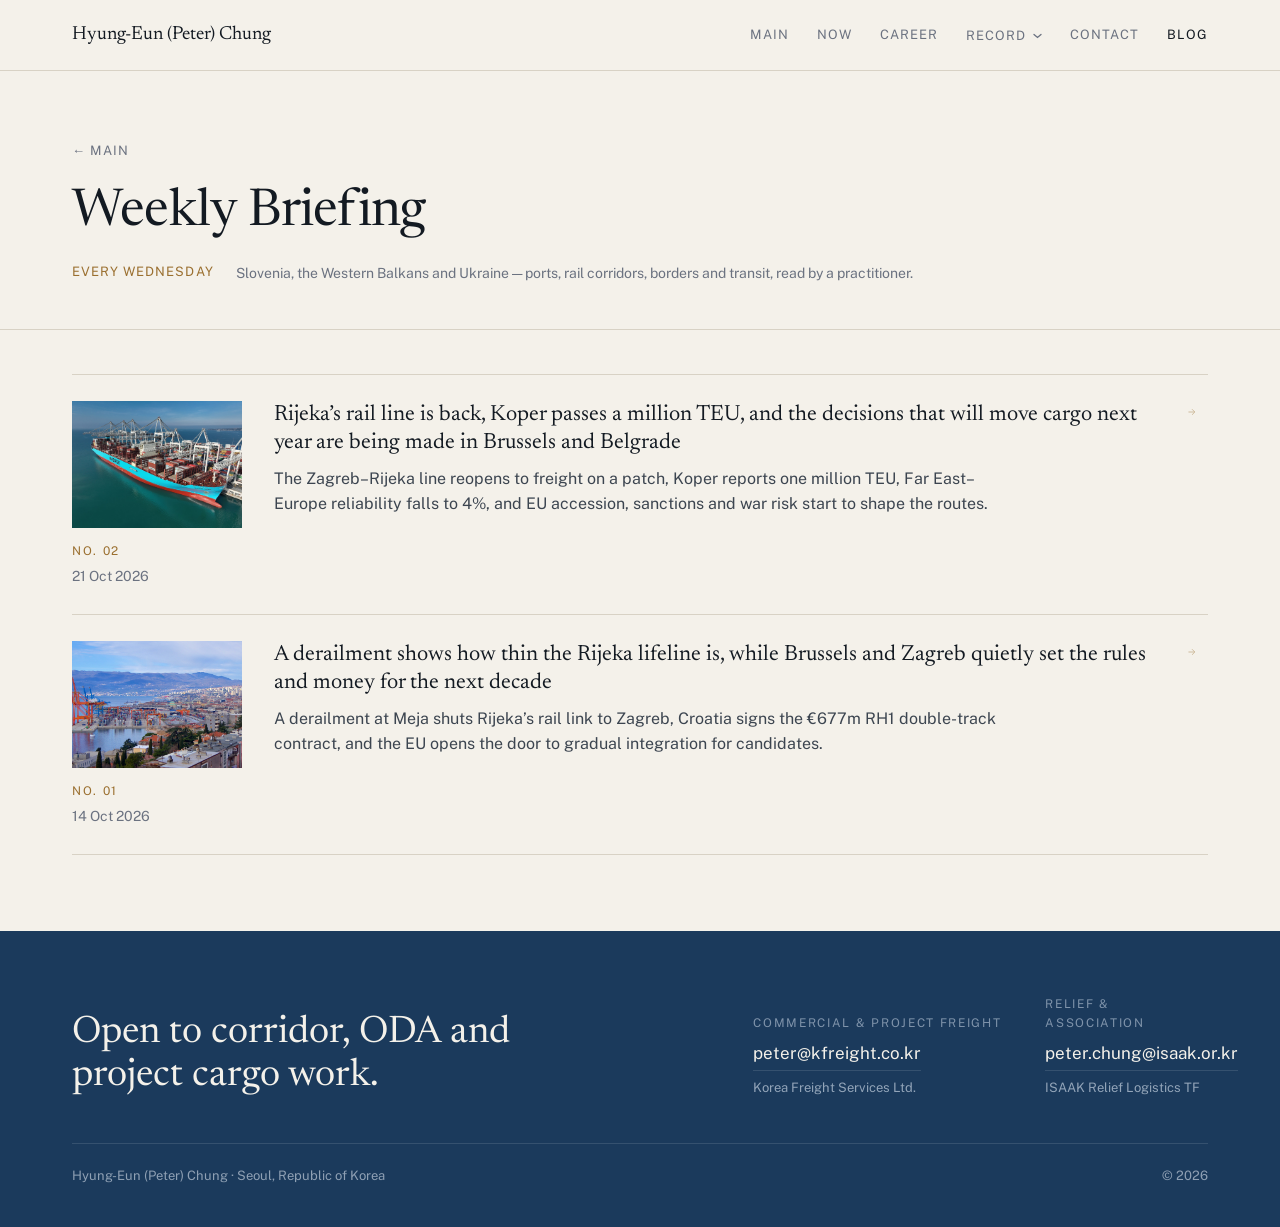
==== blog/index.html @ 633b7e02 "Replace Weekly Briefing No. 01 with the 14 Oct draft; align No. 02 with it No. 01 moves to the Part " ====
<!doctype html>
<html lang="en">
<head>
<meta charset="utf-8">
<meta name="viewport" content="width=device-width, initial-scale=1">
<title>Weekly Briefing &mdash; Hyung-Eun (Peter) Chung</title>
<meta name="description" content="A practitioner's weekly read on logistics in Slovenia, the Western Balkans and Ukraine: ports, rail corridors, borders and transit.">
<meta name="author" content="Hyung-Eun (Peter) Chung">
<meta property="og:type" content="website">
<link rel="canonical" href="https://peterchung.kr/blog/">
<meta property="og:url" content="https://peterchung.kr/blog/">
<meta property="og:title" content="Weekly Briefing &mdash; Hyung-Eun (Peter) Chung">
<meta property="og:description" content="A practitioner's weekly read on logistics in Slovenia, the Western Balkans and Ukraine: ports, rail corridors, borders and transit.">
<meta property="og:image" content="https://peterchung.kr/images/og-card.jpg">
<meta property="og:image:width" content="1200">
<meta property="og:image:height" content="600">
<meta name="twitter:card" content="summary_large_image">
<meta name="twitter:image" content="https://peterchung.kr/images/og-card.jpg">
<meta name="theme-color" content="#1b3a5c">
<link rel="icon" href="data:image/svg+xml,%3Csvg xmlns='http://www.w3.org/2000/svg' viewBox='0 0 32 32'%3E%3Crect width='32' height='32' fill='%231b3a5c'/%3E%3Ctext x='16' y='23' font-family='Georgia,serif' font-size='19' fill='%23f4f1ea' text-anchor='middle'%3EC%3C/text%3E%3C/svg%3E">
<link rel="preconnect" href="https://fonts.googleapis.com">
<link rel="preconnect" href="https://fonts.gstatic.com" crossorigin>
<link rel="stylesheet" href="https://fonts.googleapis.com/css2?family=Newsreader:opsz,wght@6..72,300;6..72,400;6..72,500;6..72,600;6..72,700&amp;family=Public+Sans:wght@400;500;600&amp;display=swap">
<link rel="stylesheet" href="/assets/site.css">
</head>
<body>
<a class="skip" href="#main">Skip to content</a>
<header class="topbar wrap">
  <a class="topbar__name" href="/">Hyung-Eun (Peter) Chung</a>
  <nav class="nav" aria-label="Main">
    <a class="nav__link" href="/">Main</a>
    <a class="nav__link" href="/#now">Now</a>
    <a class="nav__link" href="/#career">Career</a>
    <div class="nav__group">
      <button type="button" class="nav__link" aria-expanded="false" aria-haspopup="true">Record <svg class="nav__caret" width="9" height="6" viewBox="0 0 9 6" fill="none" aria-hidden="true"><path d="M1 1.5 4.5 4.5 8 1.5" stroke="currentColor" stroke-width="1.3" stroke-linecap="round"/></svg></button>
      <div class="nav__menu">
      <a href="/record/koica-oda.html">KOICA ODA &amp; Humanitarian Relief Logistics<span class="yr">1996 &ndash; 2005</span></a>
      <a href="/record/shipping-agency.html">Shipping Agency<span class="yr">1986 &ndash; 2005</span></a>
      <a href="/record/freight-forwarding.html">Freight Forwarding &mdash; Project Logistics<span class="yr">1989 &ndash; today</span></a>
      <a href="/record/international-trading.html">International Trading<span class="yr">1991 &ndash; 2022</span></a>
      <a href="/record/deck-officer.html">Ship&rsquo;s Deck Officer<span class="yr">1979 &ndash; 1986</span></a>
      <a href="/record/education.html">Education<span class="yr">1979 &ndash; 2015</span></a>
      </div>
    </div>
    <a class="nav__link" href="/#contact">Contact</a>
    <a class="nav__link is-current" href="/blog/">Blog</a>
  </nav>
</header>

<main id="main">

  <section class="page-head wrap">
    <a class="back" href="/">&larr; Main</a>
    <h1>Weekly Briefing</h1>
    <div class="meta">
      <span class="yr">Every Wednesday</span>
      <span>Slovenia, the Western Balkans and Ukraine &mdash; ports, rail corridors, borders and transit, read by a practitioner.</span>
    </div>
  </section>

  <section class="posts wrap" aria-label="Issues">
    <!-- Newest issue first. Copy a row to add a new week. -->
    <a class="row" href="/blog/week02/">
      <div class="row__date"><img class="row__thumb" src="/images/blog/week02/koper-maersk-hanoi.jpg" width="1600" height="1199" alt="" loading="lazy"><span class="no">No. 02</span>21 Oct 2026</div>
      <div class="row__body">
        <div class="row__title">Rijeka&rsquo;s rail line is back, Koper passes a million TEU, and the decisions that will move cargo next year are being made in Brussels and Belgrade</div>
        <p>The Zagreb&ndash;Rijeka line reopens to freight on a patch, Koper reports one million TEU, Far East&ndash;Europe reliability falls to 4%, and EU accession, sanctions and war risk start to shape the routes.</p>
      </div>
      <svg class="row__go" width="16" height="16" viewBox="0 0 16 16" fill="none" aria-hidden="true"><path d="M3 8h9M8.5 4l4 4-4 4" stroke="currentColor" stroke-width="1.4" stroke-linecap="round" stroke-linejoin="round"/></svg>
    </a>
    <a class="row" href="/blog/week01/">
      <div class="row__date"><img class="row__thumb" src="/images/blog/week01/rijeka-brajdica.jpg" width="1600" height="915" alt="" loading="lazy"><span class="no">No. 01</span>14 Oct 2026</div>
      <div class="row__body">
        <div class="row__title">A derailment shows how thin the Rijeka lifeline is, while Brussels and Zagreb quietly set the rules and money for the next decade</div>
        <p>A derailment at Meja shuts Rijeka&rsquo;s rail link to Zagreb, Croatia signs the &euro;677m RH1 double-track contract, and the EU opens the door to gradual integration for candidates.</p>
      </div>
      <svg class="row__go" width="16" height="16" viewBox="0 0 16 16" fill="none" aria-hidden="true"><path d="M3 8h9M8.5 4l4 4-4 4" stroke="currentColor" stroke-width="1.4" stroke-linecap="round" stroke-linejoin="round"/></svg>
    </a>
  </section>

</main>

<footer class="foot" id="contact">
  <div class="foot__top">
    <div class="foot__claim">Open to corridor, ODA and project cargo work.</div>
    <div class="foot__c1 foot__block">
      <div class="foot__label">Commercial &amp; project freight</div>
      <a href="mailto:peter@kfreight.co.kr">peter@kfreight.co.kr</a>
      <div class="foot__org">Korea Freight Services Ltd.</div>
    </div>
    <div class="foot__c2 foot__block">
      <div class="foot__label">Relief &amp; association</div>
      <a href="mailto:peter.chung@isaak.or.kr">peter.chung@isaak.or.kr</a>
      <div class="foot__org">ISAAK Relief Logistics TF</div>
    </div>
  </div>
  <div class="foot__bar">
    <div>Hyung-Eun (Peter) Chung &middot; Seoul, Republic of Korea</div>
    <div>&copy; 2026</div>
  </div>
</footer>

<script src="/assets/site.js"></script>
</body>
</html>
---- assets/site.css ----
/* Hyung-Eun (Peter) Chung — site styles */

:root {
  --bone: #f4f1ea;
  --ink: #131a22;
  --body: #3c4550;
  --muted: #6b7280;
  --rule: #d8d2c5;
  --rule-strong: #c3bcac;
  --navy: #1b3a5c;
  --navy-dark: #12293f;
  --navy-rule: #35516f;
  --navy-muted: #a9bacd;
  --navy-label: #7f93aa;
  --brass: #9a6f2f;
  --brass-light: #c9a15c;
  --serif: 'Newsreader', Georgia, 'Times New Roman', serif;
  --sans: 'Public Sans', 'Helvetica Neue', Helvetica, Arial, sans-serif;
  --pad: 72px;
}

* { box-sizing: border-box; }
html { scroll-behavior: smooth; scroll-padding-top: 90px; }
body {
  margin: 0;
  background: var(--bone);
  color: var(--ink);
  font-family: var(--sans);
  font-size: 16px;
  line-height: 1.6;
  -webkit-font-smoothing: antialiased;
}
h1, h2, h3 { margin: 0; font-weight: 400; font-family: var(--serif); }
p { margin: 0; }
img { max-width: 100%; }
a { color: var(--navy); text-decoration: none; }
a:hover { color: var(--brass); }
a:focus-visible, button:focus-visible { outline: 2px solid var(--brass); outline-offset: 3px; }
figure { margin: 0; }

.wrap { padding-left: var(--pad); padding-right: var(--pad); }
.eyebrow { font-size: 12px; letter-spacing: 0.16em; text-transform: uppercase; color: var(--brass); }
.caption { font-size: 13px; color: var(--muted); line-height: 1.5; }
.skip {
  position: absolute; left: -9999px; top: 0; background: var(--navy); color: var(--bone);
  padding: 12px 20px; z-index: 100;
}
.skip:focus { left: 0; color: var(--bone); }

/* ---------- top bar ---------- */
.topbar {
  position: sticky; top: 0; z-index: 50;
  background: var(--bone);
  display: flex; justify-content: space-between; align-items: center;
  gap: 24px; padding-top: 20px; padding-bottom: 20px;
  border-bottom: 1px solid var(--rule);
}
.topbar__name { font-family: var(--serif); font-size: 19px; color: var(--ink); }
.topbar__name:hover { color: var(--brass); }
.nav { display: flex; align-items: center; gap: 28px; }
.nav__link {
  font-size: 13px; letter-spacing: 0.08em; text-transform: uppercase; color: var(--muted);
  background: none; border: 0; padding: 0; font-family: inherit; cursor: pointer;
  display: inline-flex; align-items: center; gap: 6px;
}
.nav__link:hover, .nav__link[aria-expanded="true"] { color: var(--brass); }
.nav__link.is-current { color: var(--ink); }

/* dropdown */
.nav__group { position: relative; }
.nav__caret { transition: transform 0.18s ease; }
.nav__link[aria-expanded="true"] .nav__caret { transform: rotate(180deg); }
.nav__menu {
  position: absolute; top: calc(100% + 14px); left: -18px; min-width: 310px;
  background: var(--bone); border: 1px solid var(--rule);
  box-shadow: 0 14px 34px rgba(19, 26, 34, 0.13);
  padding: 8px 0; display: none; flex-direction: column;
}
.nav__group.is-open .nav__menu { display: flex; }
.nav__menu a {
  display: flex; flex-direction: column; gap: 3px;
  padding: 11px 18px; color: var(--ink); font-size: 15px; line-height: 1.35;
}
.nav__menu a:hover { background: #eae5da; color: var(--navy); }
.nav__menu a.is-current { background: #eae5da; }
.nav__menu .yr { font-size: 12px; letter-spacing: 0.06em; color: var(--muted); }

/* ---------- hero (home) ---------- */
.hero { display: grid; grid-template-columns: repeat(12, minmax(0, 1fr)); gap: 32px; padding-top: 72px; padding-bottom: 64px; }
.hero__text { grid-column: span 7; }
.hero { align-items: end; }
.hero h1 { font-size: clamp(38px, 5vw, 62px); line-height: 1.06; letter-spacing: -0.015em; text-wrap: pretty; margin: 26px 0 30px; }
.hero__lede { font-size: 19px; line-height: 1.65; color: var(--body); max-width: 33em; }
.hero__figure { grid-column: 9 / span 4; display: flex; flex-direction: column; gap: 12px; align-self: end; max-width: 320px; justify-self: end; }
.hero__figure img { width: 100%; display: block; filter: saturate(0.86); }

.btns { display: flex; gap: 14px; margin-top: 38px; }
.btn {
  display: inline-flex; align-items: center; justify-content: center;
  min-height: 48px; padding: 0 26px; font-size: 14px; letter-spacing: 0.04em;
  transition: background 0.15s ease, color 0.15s ease, border-color 0.15s ease;
}
.btn--solid { background: var(--navy); color: var(--bone); }
.btn--solid:hover { background: var(--navy-dark); color: var(--bone); }
.btn--ghost { border: 1px solid var(--rule-strong); color: var(--ink); }
.btn--ghost:hover { border-color: var(--navy); color: var(--navy); }

/* ---------- stat band ---------- */
.stats {
  display: grid; grid-template-columns: repeat(3, minmax(0, 1fr));
  gap: 1px; background: var(--navy-rule);
  border-top: 1px solid var(--navy); border-bottom: 1px solid var(--navy);
}
.stat { background: var(--navy); padding: 44px 40px; display: flex; flex-direction: column; gap: 14px; }
.stat__n { font-family: var(--serif); font-weight: 700; font-size: 56px; line-height: 1; color: var(--bone); }
.stat__n span { color: var(--brass-light); }
.stat__l { font-size: 13px; letter-spacing: 0.08em; text-transform: uppercase; color: var(--navy-muted); line-height: 1.5; }

/* ---------- section headers ---------- */
.sec { padding-top: 72px; }
.sec__head { display: flex; align-items: baseline; gap: 20px; margin-bottom: 34px; }
.sec__head h2 { font-size: 32px; }
.sec__head .line { flex-grow: 1; height: 1px; background: var(--rule); }
.sec__head .years { font-size: 13px; letter-spacing: 0.08em; text-transform: uppercase; color: var(--brass); white-space: nowrap; }

/* ---------- now ---------- */
.now { display: grid; grid-template-columns: repeat(2, minmax(0, 1fr)); gap: 28px; }
.now__card { border-top: 3px solid var(--navy); padding-top: 22px; display: flex; flex-direction: column; gap: 14px; }
.now__card h3 { font-size: 25px; line-height: 1.25; }
.now__meta { font-size: 14px; color: var(--muted); }
.now__card p { color: var(--body); }

/* ---------- record list ---------- */
.record { display: flex; flex-direction: column; }
.row {
  display: grid; grid-template-columns: 170px 1fr 24px; gap: 32px; align-items: start;
  padding: 26px 0; border-top: 1px solid var(--rule); color: inherit;
  transition: background 0.15s ease;
}
.row:last-child { border-bottom: 1px solid var(--rule); }
a.row:hover { background: #eae5da; color: inherit; }
a.row:hover .row__title { color: var(--navy); }
a.row:hover .row__go { opacity: 1; transform: translateX(3px); }
.row__date { font-size: 14px; color: var(--muted); }
.row__body { display: flex; flex-direction: column; gap: 8px; }
.row__title { font-family: var(--serif); font-size: 22px; line-height: 1.3; transition: color 0.15s ease; }
.row__body p { color: var(--body); max-width: 46em; }
.row__go { color: var(--brass); opacity: 0.45; transition: opacity 0.15s ease, transform 0.15s ease; padding-top: 6px; }

/* ---------- field carousel ---------- */
.carousel { position: relative; }
.carousel__viewport { overflow: hidden; }
.carousel__track { display: flex; transition: transform 0.55s cubic-bezier(0.4, 0.05, 0.2, 1); }
.carousel__slide {
  flex: 0 0 100%; display: grid; grid-template-columns: repeat(3, minmax(0, 1fr)); gap: 24px;
}
.carousel__slide figure { display: flex; flex-direction: column; gap: 12px; }
.carousel__slide img { width: 100%; height: 300px; object-fit: contain; display: block; background: #eae5da; }
.carousel__bar { display: flex; align-items: center; gap: 16px; margin-top: 26px; }
.carousel__dots { display: flex; gap: 8px; flex-grow: 1; }
.carousel__dot {
  width: 30px; height: 3px; background: var(--rule-strong); border: 0; padding: 0; cursor: pointer;
  transition: background 0.2s ease;
}
.carousel__dot[aria-current="true"] { background: var(--navy); }
.carousel__btn {
  width: 46px; height: 46px; border: 1px solid var(--rule-strong); background: transparent;
  color: var(--ink); cursor: pointer; display: inline-flex; align-items: center; justify-content: center;
  transition: border-color 0.15s ease, color 0.15s ease;
}
.carousel__btn:hover { border-color: var(--navy); color: var(--navy); }

/* ---------- expertise + education ---------- */
.cols { display: grid; grid-template-columns: repeat(12, minmax(0, 1fr)); gap: 32px; padding-top: 72px; padding-bottom: 72px; }
.cols__a { grid-column: span 7; display: flex; flex-direction: column; gap: 22px; }
.cols__b { grid-column: span 5; display: flex; flex-direction: column; gap: 22px; }
.cols h2 { font-size: 32px; }
.list { display: flex; flex-direction: column; gap: 18px; }
.item { display: flex; flex-direction: column; gap: 5px; }
.item strong { font-size: 17px; font-weight: 600; }
.item p { color: var(--body); }
.edu { display: flex; flex-direction: column; gap: 4px; border-left: 2px solid var(--rule); padding-left: 18px; }
.edu strong { font-size: 16px; font-weight: 600; }
.edu span { font-size: 14px; color: var(--muted); }

/* ---------- record subpage ---------- */
.page-head { padding-top: 66px; padding-bottom: 44px; border-bottom: 1px solid var(--rule); }
.page-head .back { font-size: 13px; letter-spacing: 0.08em; text-transform: uppercase; color: var(--muted); }
.page-head .back:hover { color: var(--brass); }
.page-head h1 { font-size: clamp(34px, 4.4vw, 52px); line-height: 1.1; letter-spacing: -0.015em; margin: 22px 0 0; max-width: 18em; }
.page-head .meta { display: flex; flex-wrap: wrap; gap: 10px 22px; margin-top: 20px; font-size: 14px; color: var(--muted); }
.page-head .meta .yr { color: var(--brass); letter-spacing: 0.08em; text-transform: uppercase; font-size: 13px; }

.prose { padding-top: 52px; padding-bottom: 20px; display: grid; grid-template-columns: repeat(12, minmax(0, 1fr)); gap: 32px; }
.prose__lede { grid-column: span 12; font-family: var(--serif); font-size: 26px; line-height: 1.45; color: var(--ink); max-width: 24em; }
.prose__body { grid-column: span 7; display: flex; flex-direction: column; gap: 20px; }
.prose__body p { color: var(--body); font-size: 17px; line-height: 1.75; }
.prose__side { grid-column: 9 / span 4; display: flex; flex-direction: column; gap: 22px; }
.fact { display: flex; flex-direction: column; gap: 5px; border-left: 2px solid var(--rule); padding-left: 18px; }
.fact strong { font-size: 12px; letter-spacing: 0.12em; text-transform: uppercase; color: var(--brass); font-weight: 600; }
.fact span { font-size: 15px; color: var(--body); }

.plates { padding-top: 52px; padding-bottom: 72px; display: grid; grid-template-columns: repeat(3, minmax(0, 1fr)); gap: 26px; }
.plates > * { margin: 0; display: block; }
.plate { display: block; }
.plate figcaption { margin-top: 10px; }
.plate img { width: 100%; height: auto; display: block; background: #eeeae0; }
.img--small { width: 50%; }

.plate--featured { grid-column: 1 / -1; width: 100%; margin: 0 auto; }

.plate--slot {
  border: 1px dashed var(--rule-strong); background: #eeeae0;
  min-height: 220px; display: flex; flex-direction: column; align-items: center; justify-content: center;
  gap: 8px; text-align: center; padding: 30px; color: var(--muted);
}
.plate--slot .tag { font-size: 12px; letter-spacing: 0.14em; text-transform: uppercase; color: var(--brass); }
.plate--slot .what { font-size: 15px; max-width: 26em; }

.pager { display: grid; grid-template-columns: repeat(2, minmax(0, 1fr)); gap: 1px; background: var(--rule); border-top: 1px solid var(--rule); }
.pager a { background: var(--bone); padding: 30px 32px; display: flex; flex-direction: column; gap: 7px; color: var(--ink); }
.pager a:hover { background: #eae5da; }
.pager .dir { font-size: 12px; letter-spacing: 0.14em; text-transform: uppercase; color: var(--brass); }
.pager .ttl { font-family: var(--serif); font-size: 20px; line-height: 1.3; }
.pager .next { text-align: right; align-items: flex-end; }
.pager .empty { background: var(--bone); }

/* ---------- footer ---------- */
.foot { background: var(--navy); color: #e8e3d8; padding: 64px var(--pad) 40px; display: flex; flex-direction: column; gap: 44px; }
.foot__top { display: grid; grid-template-columns: repeat(12, minmax(0, 1fr)); gap: 32px; align-items: end; }
.foot__claim { grid-column: span 6; font-family: var(--serif); font-size: 38px; line-height: 1.15; color: var(--bone); text-wrap: pretty; }
.foot__c1 { grid-column: 8 / span 3; }
.foot__c2 { grid-column: 11 / span 2; }
.foot__block { display: flex; flex-direction: column; gap: 7px; }
.foot__label { font-size: 12px; letter-spacing: 0.14em; text-transform: uppercase; color: var(--navy-label); }
.foot__block a { color: var(--bone); font-size: 17px; border-bottom: 1px solid var(--navy-rule); padding-bottom: 3px; align-self: flex-start; }
.foot__block a:hover { color: #fff; border-bottom-color: var(--brass-light); }
.foot__org { font-size: 13px; color: #93a5b9; }
.foot__bar { display: flex; justify-content: space-between; align-items: baseline; gap: 24px; border-top: 1px solid var(--navy-rule); padding-top: 22px; font-size: 13px; color: #8fa0b4; }

/* ---------- tablet ---------- */
@media (max-width: 1100px) {
  :root { --pad: 44px; }
  .hero, .cols, .prose { grid-template-columns: 1fr; }
  .hero__text, .hero__figure, .cols__a, .cols__b,
  .prose__lede, .prose__body, .prose__side { grid-column: auto; }
  .hero__figure { max-width: 320px; justify-self: start; }
  .prose__side { flex-direction: row; flex-wrap: wrap; gap: 26px 40px; }
  .prose__side .fact { flex: 1 1 220px; }
  .stats { grid-template-columns: repeat(3, minmax(0, 1fr)); }
  .foot__top { grid-template-columns: repeat(2, minmax(0, 1fr)); }
  .foot__claim { grid-column: 1 / -1; }
  .foot__c1, .foot__c2 { grid-column: auto; }
}

/* ---------- phone ---------- */
@media (max-width: 720px) {
  :root { --pad: 22px; }
  html { scroll-padding-top: 130px; }
  .topbar { flex-direction: column; align-items: flex-start; gap: 12px; padding-top: 16px; padding-bottom: 14px; }
  .nav { gap: 18px; flex-wrap: wrap; }
  .nav__link { font-size: 12px; }
  .nav__menu { position: static; min-width: 0; width: 100%; box-shadow: none; margin-top: 10px; }
  .nav__group.is-open { width: 100%; }
  .hero { padding-top: 34px; padding-bottom: 32px; gap: 24px; }
  .hero h1 { font-size: 36px; line-height: 1.1; margin: 20px 0 22px; }
  .hero__lede { font-size: 17px; }
  .btns { flex-direction: column; gap: 10px; margin-top: 28px; }
  .btn { min-height: 50px; width: 100%; font-size: 15px; }
  .stats { grid-template-columns: 1fr; }
  .stat { padding: 24px 22px; gap: 10px; }
  .stat__n { font-size: 40px; }
  .stat__l { font-size: 11px; }
  .sec { padding-top: 44px; }
  .sec__head { margin-bottom: 24px; gap: 14px; }
  .sec__head h2 { font-size: 27px; }
  .now { grid-template-columns: 1fr; gap: 24px; }
  .now__card h3 { font-size: 22px; }
  .now__card p, .row__body p, .item p { font-size: 15px; }
  .row { grid-template-columns: 1fr auto; gap: 8px 14px; padding: 20px 0; }
  .row__date { grid-column: 1; }
  .row__go { grid-row: 1; grid-column: 2; padding-top: 0; opacity: 1; }
  .row__body { grid-column: 1 / -1; }
  .row__title { font-size: 20px; }
  .carousel__slide { grid-template-columns: 1fr; gap: 22px; }
  .carousel__slide img { height: 220px; }
  .cols { padding-top: 44px; padding-bottom: 44px; gap: 40px; }
  .cols h2 { font-size: 27px; }
  .page-head { padding-top: 34px; padding-bottom: 30px; }
  .page-head h1 { font-size: 32px; }
  .prose { padding-top: 34px; gap: 26px; }
  .prose__lede { font-size: 21px; }
  .prose__body p { font-size: 16px; }
  .plates { grid-template-columns: 1fr; padding-top: 34px; padding-bottom: 44px; }
  .carousel__slide img { height: 230px; }
  
  .pager { grid-template-columns: 1fr; }
  .pager .next { text-align: left; align-items: flex-start; }
  .foot { padding-top: 44px; gap: 30px; }
  .foot__top { grid-template-columns: 1fr; gap: 20px; }
  .foot__claim { font-size: 29px; }
  .foot__block a { font-size: 16px; word-break: break-all; }
  .foot__bar { flex-direction: column; gap: 6px; }
}

@media (prefers-reduced-motion: reduce) {
  html { scroll-behavior: auto; }
  .carousel__track { transition: none; }
  * { transition-duration: 0.001s !important; }
}


/* ---------- career list (static rows) ---------- */
.row--static { grid-template-columns: 170px 1fr; }

/* ---------- record: project list ---------- */
.projects { display: flex; flex-direction: column; border-top: 1px solid var(--rule); }
.proj {
  display: grid; grid-template-columns: 54px 1fr 160px 24px; gap: 24px; align-items: baseline;
  padding: 26px 0; border-bottom: 1px solid var(--rule); color: var(--ink);
  transition: background 0.15s ease;
}
.proj:hover { background: #eae5da; color: var(--ink); }
.proj:hover .proj__t { color: var(--navy); }
.proj:hover .row__go { opacity: 1; transform: translateX(3px); }
.proj__n { font-family: var(--serif); font-size: 15px; color: var(--brass); letter-spacing: 0.06em; }
.proj__t { font-family: var(--serif); font-size: 27px; line-height: 1.25; transition: color 0.15s ease; }
.proj__y { font-size: 13px; letter-spacing: 0.06em; text-transform: uppercase; color: var(--muted); text-align: right; }
.proj .row__go { align-self: center; }

/* ---------- education block on the home page ---------- */
.sec--last { padding-bottom: 76px; }
.edu-grid { display: grid; grid-template-columns: repeat(2, minmax(0, 1fr)); gap: 20px 40px; }
.years--link { color: var(--brass); }
.years--link:hover { color: var(--navy); }

/* ---------- hero portrait ---------- */
.hero__figure img { filter: none; }

@media (max-width: 1100px) {
  .edu-grid { grid-template-columns: repeat(2, minmax(0, 1fr)); }
}
@media (max-width: 720px) {
  .row--static { grid-template-columns: 1fr; }
  .proj { grid-template-columns: 40px 1fr 20px; gap: 6px 14px; padding: 20px 0; }
  .proj__n { grid-row: 1; }
  .proj__t { grid-row: 1; grid-column: 2; font-size: 21px; }
  .proj .row__go { grid-row: 1; grid-column: 3; opacity: 1; }
  .proj__y { grid-row: 2; grid-column: 2 / -1; text-align: left; }
  .edu-grid { grid-template-columns: 1fr; gap: 16px; }
  .plate--slot .what { font-size: 14px; }
}


/* carousel counter for long photo sets */
.carousel__count { font-size: 13px; color: var(--muted); letter-spacing: 0.04em; white-space: nowrap; }
.carousel__dots { flex-wrap: wrap; max-width: 60%; }
@media (max-width: 1100px) { .plates { grid-template-columns: repeat(2, minmax(0, 1fr)); } }

/* ---------- blog: weekly briefing ---------- */
:lang(ko) { font-family: 'Apple SD Gothic Neo', 'Malgun Gothic', 'Noto Sans KR', var(--sans); word-break: keep-all; }
.posts { display: flex; flex-direction: column; padding-top: 44px; padding-bottom: 76px; }
.posts .row { grid-template-columns: 170px 1fr 24px; }
.posts .row__date { display: flex; flex-direction: column; gap: 4px; }
.posts .row__date .no { font-size: 12px; letter-spacing: 0.14em; text-transform: uppercase; color: var(--brass); }

.brief { padding-top: 52px; padding-bottom: 72px; display: grid; grid-template-columns: repeat(12, minmax(0, 1fr)); gap: 32px; }
.brief__body { grid-column: span 7; display: flex; flex-direction: column; gap: 20px; }
.brief__body p { color: var(--body); font-size: 17px; line-height: 1.75; }
.brief__side { grid-column: 9 / span 4; display: flex; flex-direction: column; gap: 22px; }
.brief__h { font-size: 12px; letter-spacing: 0.14em; text-transform: uppercase; color: var(--brass); font-weight: 600; margin: 0; font-family: var(--sans); }
.brief__ko { grid-column: span 7; border-top: 1px solid var(--rule); padding-top: 28px; display: flex; flex-direction: column; gap: 14px; }
.brief__ko p { color: var(--body); font-size: 16px; line-height: 1.85; }

.items { grid-column: 1 / -1; border-top: 1px solid var(--rule); padding-top: 28px; display: flex; flex-direction: column; gap: 6px; }
.item-src { display: grid; grid-template-columns: 54px 1fr; gap: 24px; padding: 22px 0; border-bottom: 1px solid var(--rule); }
.item-src__n { font-family: var(--serif); font-size: 15px; color: var(--brass); letter-spacing: 0.06em; }
.item-src__b { display: flex; flex-direction: column; gap: 8px; max-width: 50em; }
.item-src__t { font-family: var(--serif); font-size: 22px; line-height: 1.3; }
.item-src__b p { color: var(--body); }
.item-src__link { font-size: 14px; color: var(--muted); }
.item-src__link a { border-bottom: 1px solid var(--rule-strong); }
.item-src__tag { font-size: 12px; letter-spacing: 0.12em; text-transform: uppercase; color: var(--muted); }
.item-src__why { font-size: 15px; }
.item-src__why strong { color: var(--brass); font-weight: 600; }
.brief__extra { grid-column: span 7; border-top: 1px solid var(--rule); padding-top: 28px; display: flex; flex-direction: column; gap: 14px; }
.brief__extra p { color: var(--body); font-size: 17px; line-height: 1.75; }

@media (max-width: 1100px) {
  .brief { grid-template-columns: 1fr; }
  .brief__body, .brief__side, .brief__ko, .brief__extra { grid-column: auto; }
}
@media (max-width: 720px) {
  .posts { padding-top: 24px; padding-bottom: 44px; }
  .posts .row { grid-template-columns: 1fr auto; }
  .brief { padding-top: 34px; padding-bottom: 44px; gap: 26px; }
  .brief__body p { font-size: 16px; }
  .item-src { grid-template-columns: 1fr; gap: 6px; }
  .item-src__t { font-size: 20px; }
}

/* blog photos */
.brief-hero { padding-top: 36px; display: flex; flex-direction: column; gap: 10px; }
.brief-hero img { width: 100%; height: auto; max-height: 560px; object-fit: cover; display: block; background: #eae5da; }
.credit { font-size: 12px; color: var(--muted); line-height: 1.5; }
.credit a { color: var(--muted); border-bottom: 1px solid var(--rule-strong); }
.credit a:hover { color: var(--brass); }
.item-src--img { grid-template-columns: 54px 1fr 280px; }
.item-src__fig { display: flex; flex-direction: column; gap: 8px; }
.item-src__fig img { width: 100%; height: auto; aspect-ratio: 4 / 3; object-fit: cover; display: block; background: #eae5da; }
.posts .row__thumb { width: 100%; height: auto; aspect-ratio: 4 / 3; object-fit: cover; display: block; margin-bottom: 10px; background: #eae5da; }
@media (max-width: 1100px) {
  .item-src--img { grid-template-columns: 54px 1fr 220px; }
}
@media (max-width: 720px) {
  .item-src--img { grid-template-columns: 1fr; }
  .posts .row__thumb { aspect-ratio: 16 / 9; }
  .brief-hero { padding-top: 24px; }
}
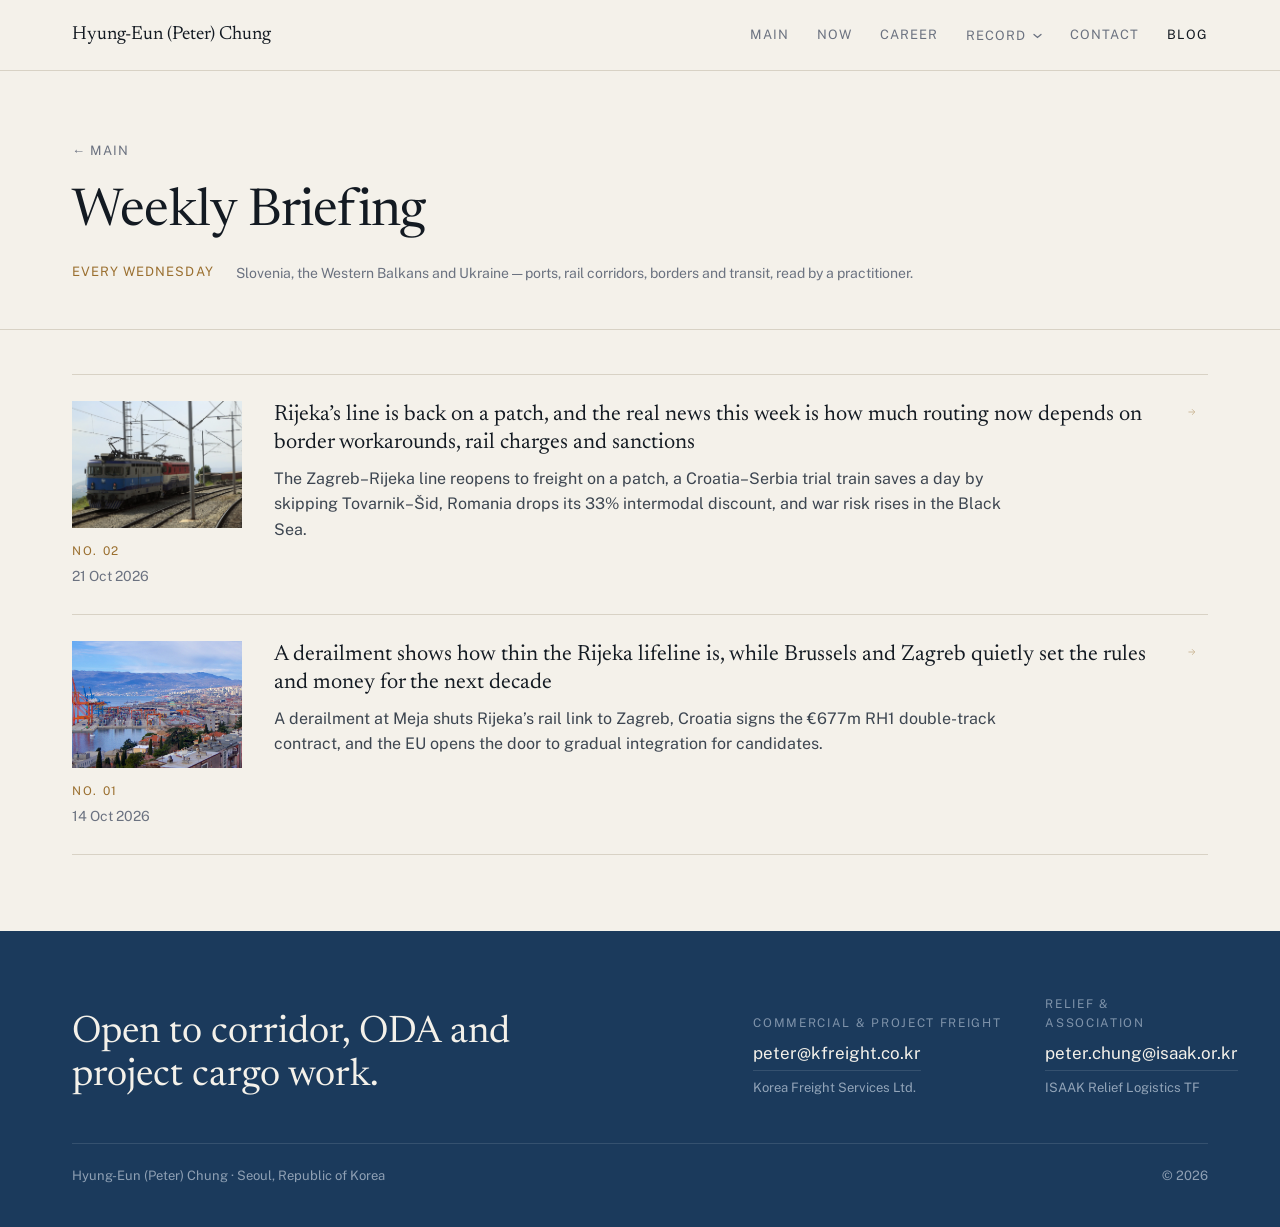
==== commit c10dbdb6: "Replace Weekly Briefing No. 02 with the revised 20 Oct draft Drops the items already covered in No. " ====
--- a/blog/index.html
+++ b/blog/index.html
@@ -61,10 +61,10 @@
   <section class="posts wrap" aria-label="Issues">
     <!-- Newest issue first. Copy a row to add a new week. -->
     <a class="row" href="/blog/week02/">
-      <div class="row__date"><img class="row__thumb" src="/images/blog/week02/koper-maersk-hanoi.jpg" width="1600" height="1199" alt="" loading="lazy"><span class="no">No. 02</span>21 Oct 2026</div>
+      <div class="row__date"><img class="row__thumb" src="/images/blog/week02/meja-lead.jpg" width="1600" height="1067" alt="" loading="lazy"><span class="no">No. 02</span>21 Oct 2026</div>
       <div class="row__body">
-        <div class="row__title">Rijeka&rsquo;s rail line is back, Koper passes a million TEU, and the decisions that will move cargo next year are being made in Brussels and Belgrade</div>
-        <p>The Zagreb&ndash;Rijeka line reopens to freight on a patch, Koper reports one million TEU, Far East&ndash;Europe reliability falls to 4%, and EU accession, sanctions and war risk start to shape the routes.</p>
+        <div class="row__title">Rijeka&rsquo;s line is back on a patch, and the real news this week is how much routing now depends on border workarounds, rail charges and sanctions</div>
+        <p>The Zagreb&ndash;Rijeka line reopens to freight on a patch, a Croatia&ndash;Serbia trial train saves a day by skipping Tovarnik&ndash;Šid, Romania drops its 33% intermodal discount, and war risk rises in the Black Sea.</p>
       </div>
       <svg class="row__go" width="16" height="16" viewBox="0 0 16 16" fill="none" aria-hidden="true"><path d="M3 8h9M8.5 4l4 4-4 4" stroke="currentColor" stroke-width="1.4" stroke-linecap="round" stroke-linejoin="round"/></svg>
     </a>
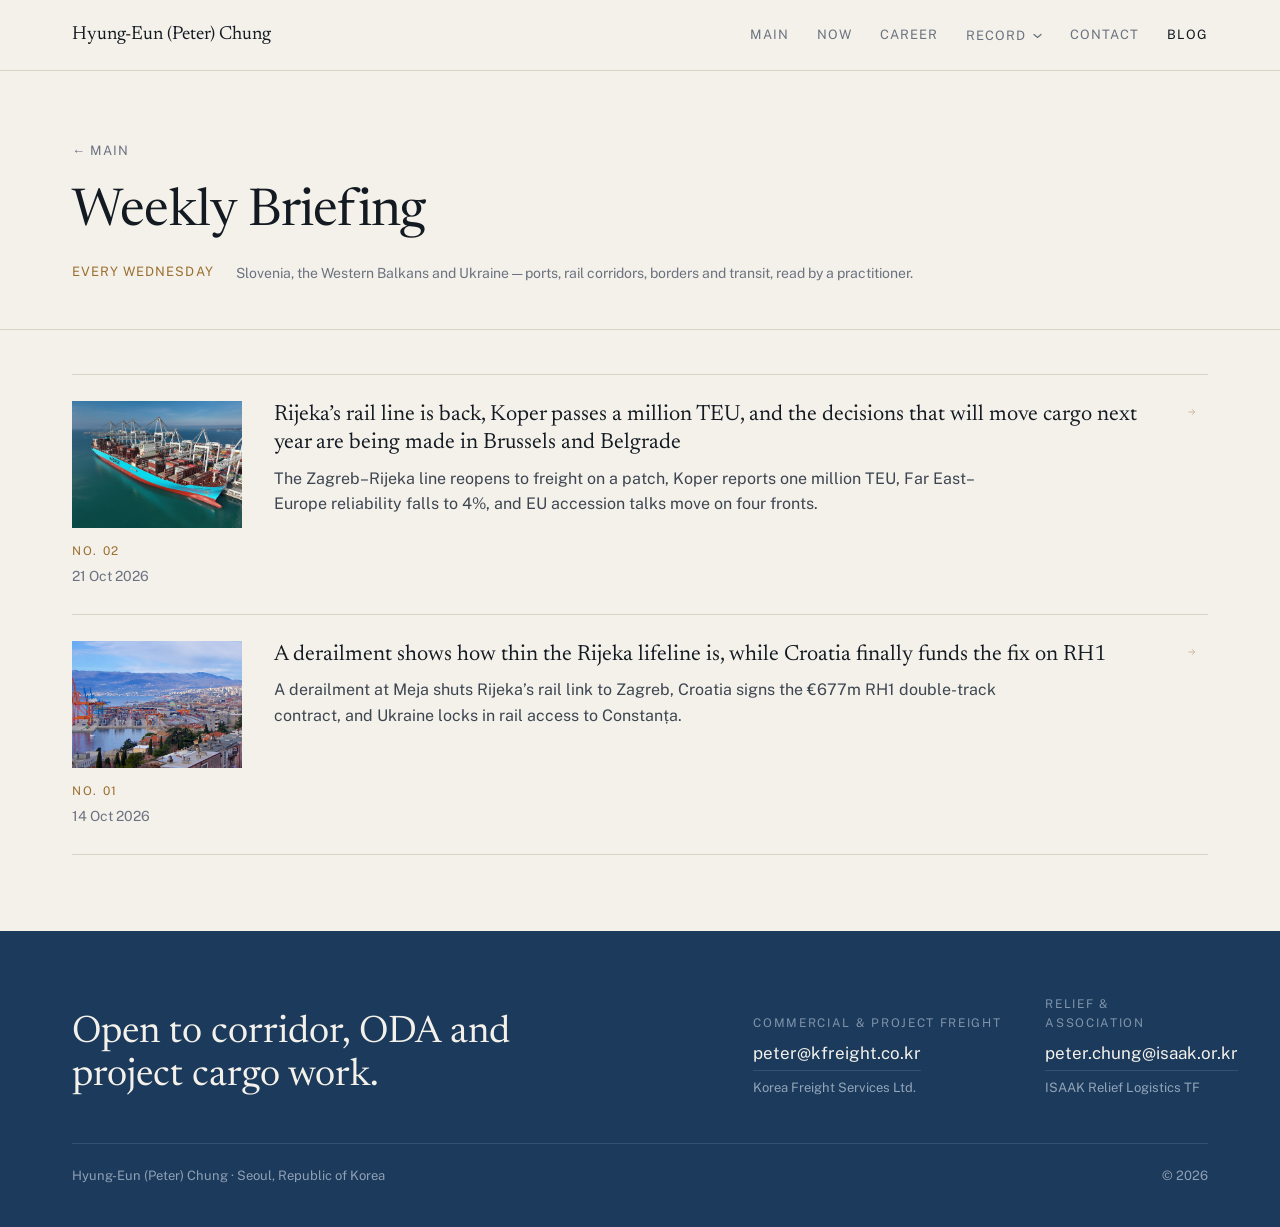
==== commit cf498216: "Replace Weekly Briefing No. 01 and No. 02 with the 14 Oct .md and revised 20 Oct drafts Co-Authored-" ====
--- a/blog/index.html
+++ b/blog/index.html
@@ -61,18 +61,18 @@
   <section class="posts wrap" aria-label="Issues">
     <!-- Newest issue first. Copy a row to add a new week. -->
     <a class="row" href="/blog/week02/">
-      <div class="row__date"><img class="row__thumb" src="/images/blog/week02/meja-lead.jpg" width="1600" height="1067" alt="" loading="lazy"><span class="no">No. 02</span>21 Oct 2026</div>
+      <div class="row__date"><img class="row__thumb" src="/images/blog/week02/koper-maersk-hanoi.jpg" width="1600" height="1199" alt="" loading="lazy"><span class="no">No. 02</span>21 Oct 2026</div>
       <div class="row__body">
-        <div class="row__title">Rijeka&rsquo;s line is back on a patch, and the real news this week is how much routing now depends on border workarounds, rail charges and sanctions</div>
-        <p>The Zagreb&ndash;Rijeka line reopens to freight on a patch, a Croatia&ndash;Serbia trial train saves a day by skipping Tovarnik&ndash;Šid, Romania drops its 33% intermodal discount, and war risk rises in the Black Sea.</p>
+        <div class="row__title">Rijeka&rsquo;s rail line is back, Koper passes a million TEU, and the decisions that will move cargo next year are being made in Brussels and Belgrade</div>
+        <p>The Zagreb&ndash;Rijeka line reopens to freight on a patch, Koper reports one million TEU, Far East&ndash;Europe reliability falls to 4%, and EU accession talks move on four fronts.</p>
       </div>
       <svg class="row__go" width="16" height="16" viewBox="0 0 16 16" fill="none" aria-hidden="true"><path d="M3 8h9M8.5 4l4 4-4 4" stroke="currentColor" stroke-width="1.4" stroke-linecap="round" stroke-linejoin="round"/></svg>
     </a>
     <a class="row" href="/blog/week01/">
       <div class="row__date"><img class="row__thumb" src="/images/blog/week01/rijeka-brajdica.jpg" width="1600" height="915" alt="" loading="lazy"><span class="no">No. 01</span>14 Oct 2026</div>
       <div class="row__body">
-        <div class="row__title">A derailment shows how thin the Rijeka lifeline is, while Brussels and Zagreb quietly set the rules and money for the next decade</div>
-        <p>A derailment at Meja shuts Rijeka&rsquo;s rail link to Zagreb, Croatia signs the &euro;677m RH1 double-track contract, and the EU opens the door to gradual integration for candidates.</p>
+        <div class="row__title">A derailment shows how thin the Rijeka lifeline is, while Croatia finally funds the fix on RH1</div>
+        <p>A derailment at Meja shuts Rijeka&rsquo;s rail link to Zagreb, Croatia signs the &euro;677m RH1 double-track contract, and Ukraine locks in rail access to Constanța.</p>
       </div>
       <svg class="row__go" width="16" height="16" viewBox="0 0 16 16" fill="none" aria-hidden="true"><path d="M3 8h9M8.5 4l4 4-4 4" stroke="currentColor" stroke-width="1.4" stroke-linecap="round" stroke-linejoin="round"/></svg>
     </a>
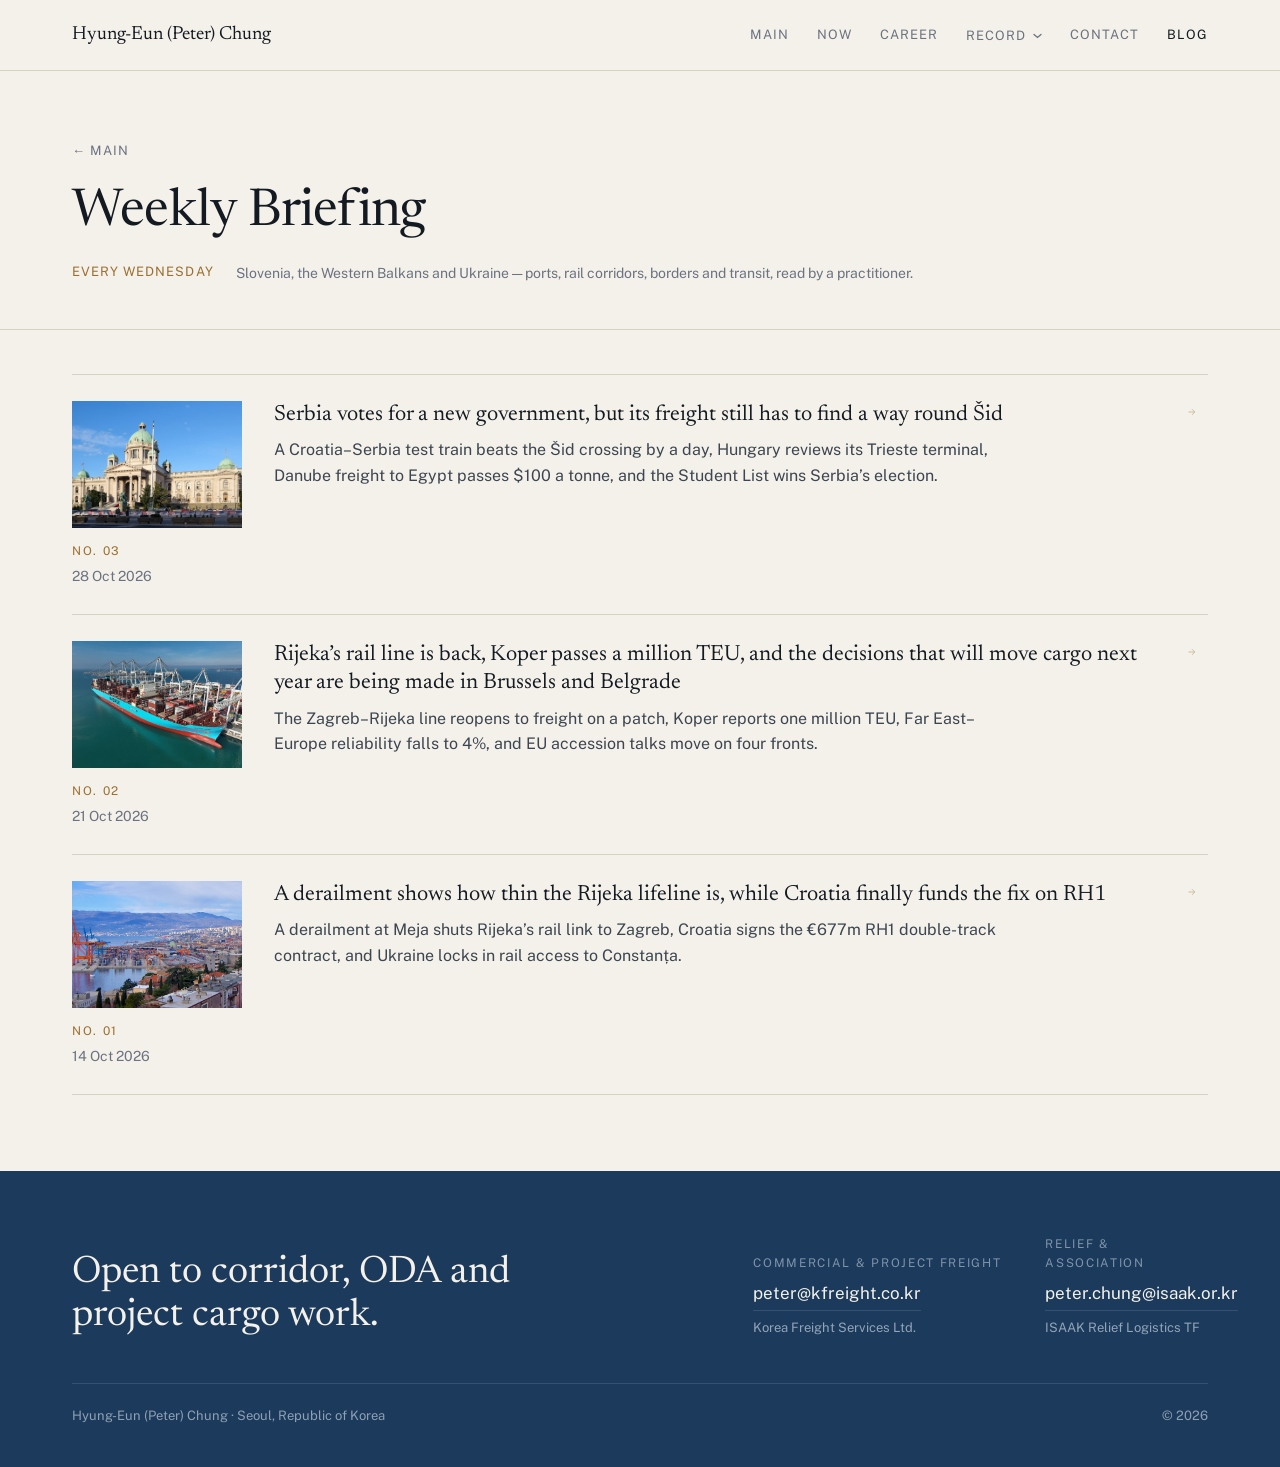
==== commit ecd6d168: "Add Weekly Briefing No. 03 (28 Oct): Šid bypass trial, Trieste review, Danube rates, Serbia election" ====
--- a/blog/index.html
+++ b/blog/index.html
@@ -60,6 +60,14 @@
 
   <section class="posts wrap" aria-label="Issues">
     <!-- Newest issue first. Copy a row to add a new week. -->
+    <a class="row" href="/blog/week03/">
+      <div class="row__date"><img class="row__thumb" src="/images/blog/week03/serbia-national-assembly.jpg" width="1920" height="1171" alt="" loading="lazy"><span class="no">No. 03</span>28 Oct 2026</div>
+      <div class="row__body">
+        <div class="row__title">Serbia votes for a new government, but its freight still has to find a way round Šid</div>
+        <p>A Croatia&ndash;Serbia test train beats the Šid crossing by a day, Hungary reviews its Trieste terminal, Danube freight to Egypt passes $100 a tonne, and the Student List wins Serbia&rsquo;s election.</p>
+      </div>
+      <svg class="row__go" width="16" height="16" viewBox="0 0 16 16" fill="none" aria-hidden="true"><path d="M3 8h9M8.5 4l4 4-4 4" stroke="currentColor" stroke-width="1.4" stroke-linecap="round" stroke-linejoin="round"/></svg>
+    </a>
     <a class="row" href="/blog/week02/">
       <div class="row__date"><img class="row__thumb" src="/images/blog/week02/koper-maersk-hanoi.jpg" width="1600" height="1199" alt="" loading="lazy"><span class="no">No. 02</span>21 Oct 2026</div>
       <div class="row__body">
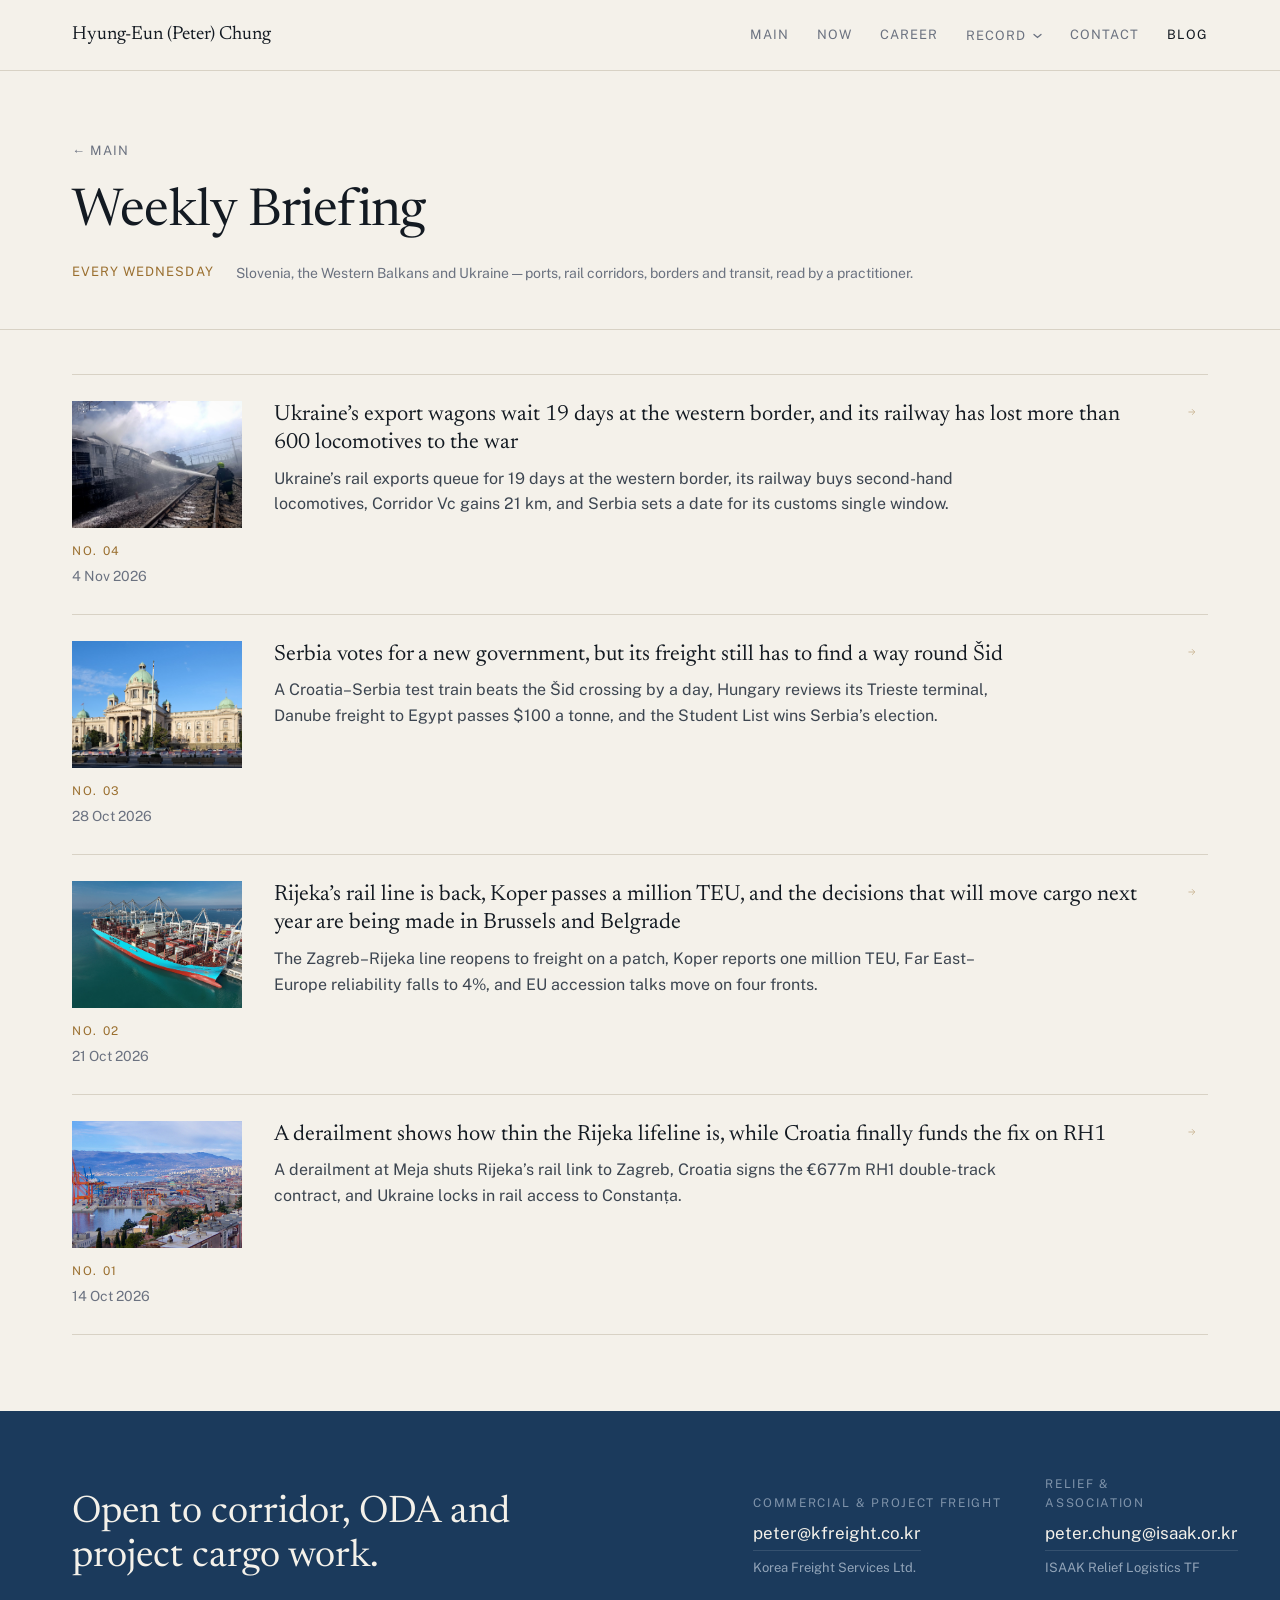
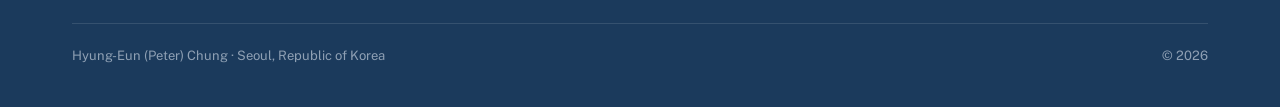
==== commit 2d728a6a: "Add Weekly Briefing No. 04 (4 Nov): Ukraine border queue and locomotives, Corridor Vc, Serbia single" ====
--- a/blog/index.html
+++ b/blog/index.html
@@ -60,6 +60,14 @@
 
   <section class="posts wrap" aria-label="Issues">
     <!-- Newest issue first. Copy a row to add a new week. -->
+    <a class="row" href="/blog/week04/">
+      <div class="row__date"><img class="row__thumb" src="/images/blog/week04/ukraine-locomotive-drone-strike.jpg" width="1600" height="1208" alt="" loading="lazy"><span class="no">No. 04</span>4 Nov 2026</div>
+      <div class="row__body">
+        <div class="row__title">Ukraine&rsquo;s export wagons wait 19 days at the western border, and its railway has lost more than 600 locomotives to the war</div>
+        <p>Ukraine&rsquo;s rail exports queue for 19 days at the western border, its railway buys second-hand locomotives, Corridor Vc gains 21 km, and Serbia sets a date for its customs single window.</p>
+      </div>
+      <svg class="row__go" width="16" height="16" viewBox="0 0 16 16" fill="none" aria-hidden="true"><path d="M3 8h9M8.5 4l4 4-4 4" stroke="currentColor" stroke-width="1.4" stroke-linecap="round" stroke-linejoin="round"/></svg>
+    </a>
     <a class="row" href="/blog/week03/">
       <div class="row__date"><img class="row__thumb" src="/images/blog/week03/serbia-national-assembly.jpg" width="1920" height="1171" alt="" loading="lazy"><span class="no">No. 03</span>28 Oct 2026</div>
       <div class="row__body">
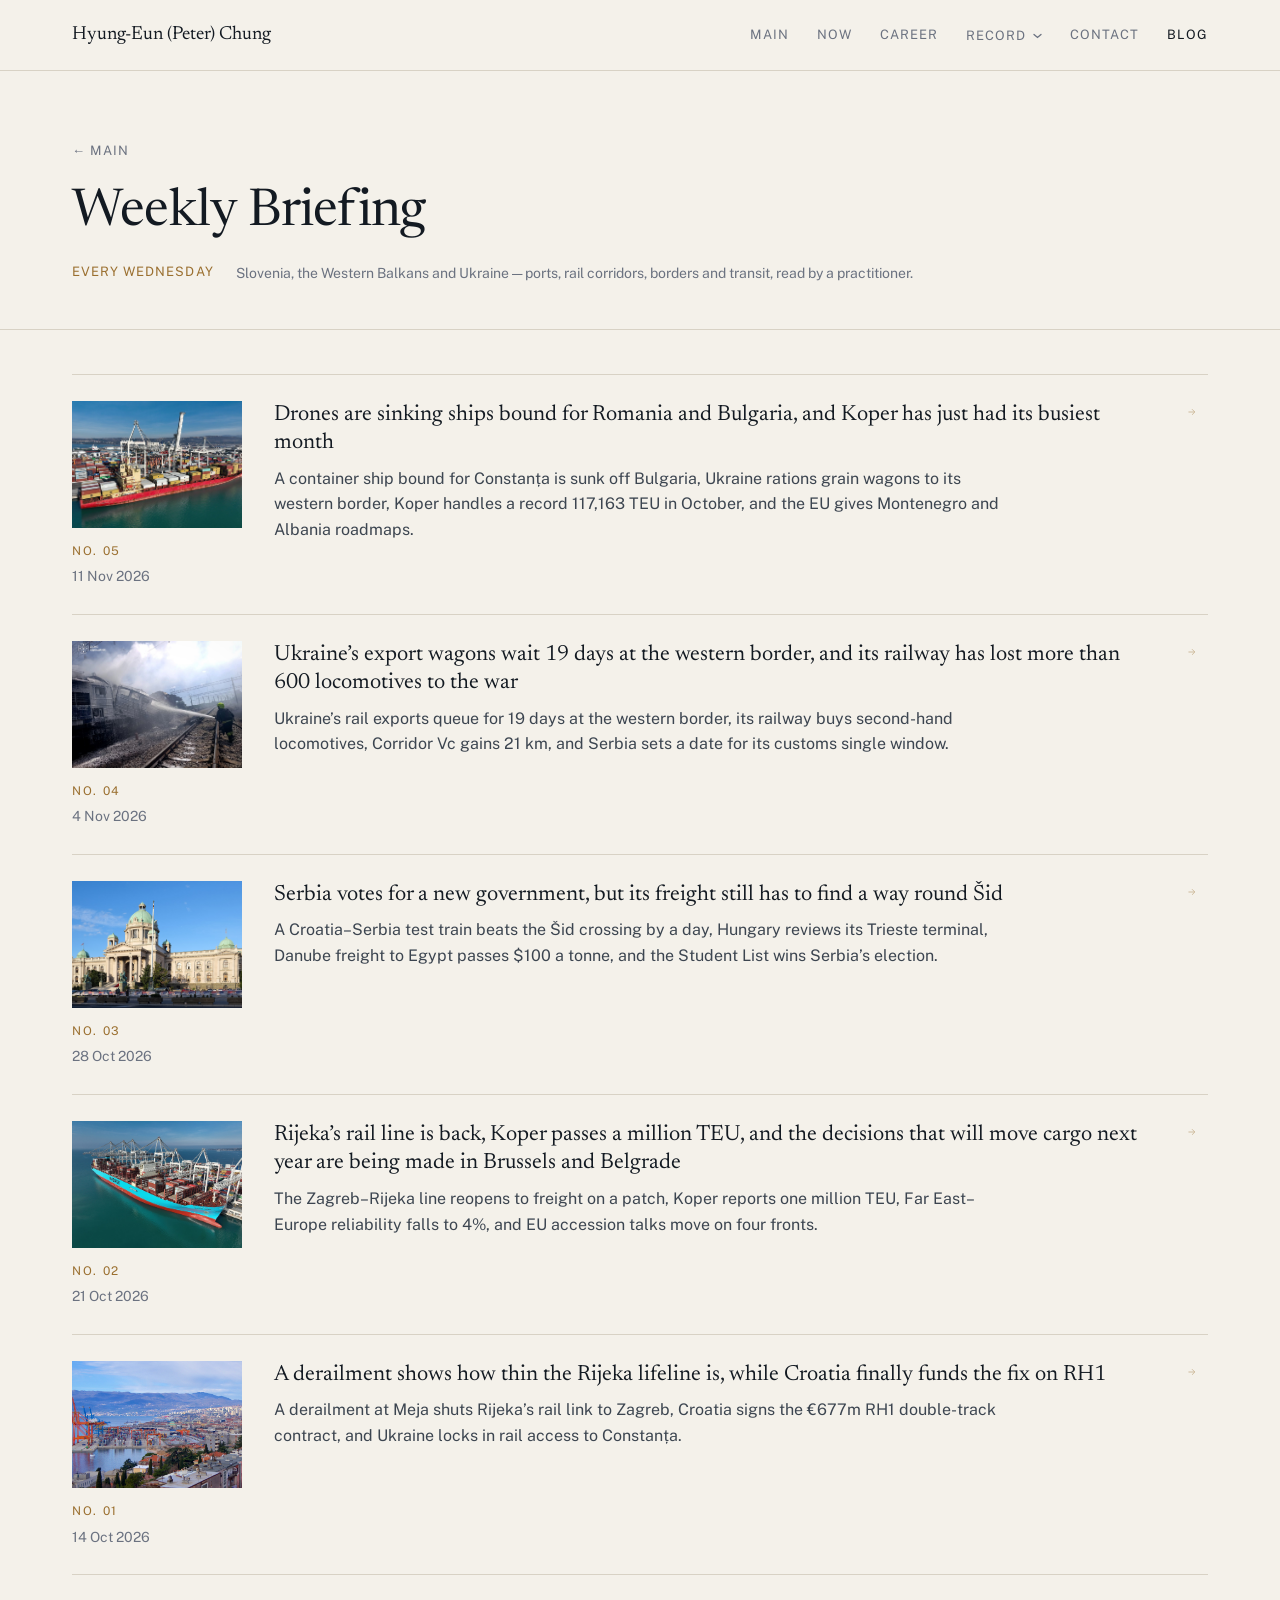
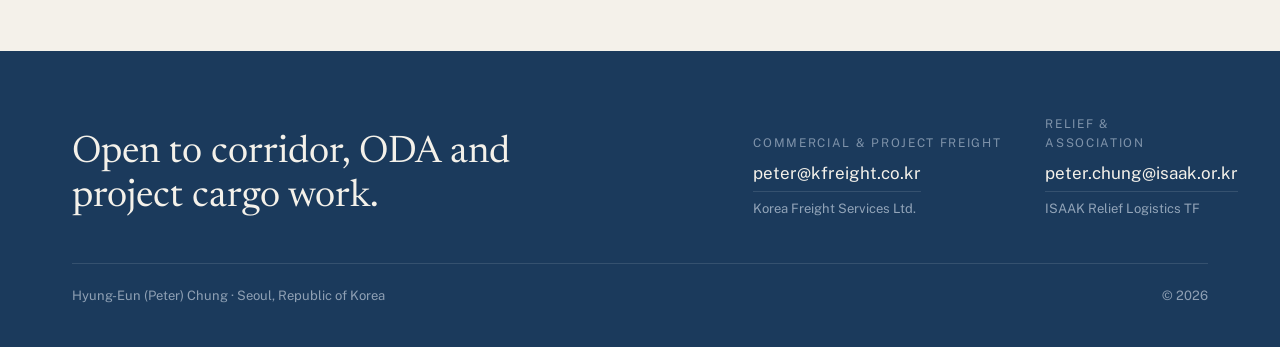
==== commit 2e039c1e: "Add Weekly Briefing No. 05 (11 Nov): Black Sea ship strikes, Ukraine grain quotas, Koper October rec" ====
--- a/blog/index.html
+++ b/blog/index.html
@@ -60,6 +60,14 @@
 
   <section class="posts wrap" aria-label="Issues">
     <!-- Newest issue first. Copy a row to add a new week. -->
+    <a class="row" href="/blog/week05/">
+      <div class="row__date"><img class="row__thumb" src="/images/blog/week05/koper-msc-harmony-iii.jpg" width="1600" height="1052" alt="" loading="lazy"><span class="no">No. 05</span>11 Nov 2026</div>
+      <div class="row__body">
+        <div class="row__title">Drones are sinking ships bound for Romania and Bulgaria, and Koper has just had its busiest month</div>
+        <p>A container ship bound for Constanța is sunk off Bulgaria, Ukraine rations grain wagons to its western border, Koper handles a record 117,163 TEU in October, and the EU gives Montenegro and Albania roadmaps.</p>
+      </div>
+      <svg class="row__go" width="16" height="16" viewBox="0 0 16 16" fill="none" aria-hidden="true"><path d="M3 8h9M8.5 4l4 4-4 4" stroke="currentColor" stroke-width="1.4" stroke-linecap="round" stroke-linejoin="round"/></svg>
+    </a>
     <a class="row" href="/blog/week04/">
       <div class="row__date"><img class="row__thumb" src="/images/blog/week04/ukraine-locomotive-drone-strike.jpg" width="1600" height="1208" alt="" loading="lazy"><span class="no">No. 04</span>4 Nov 2026</div>
       <div class="row__body">
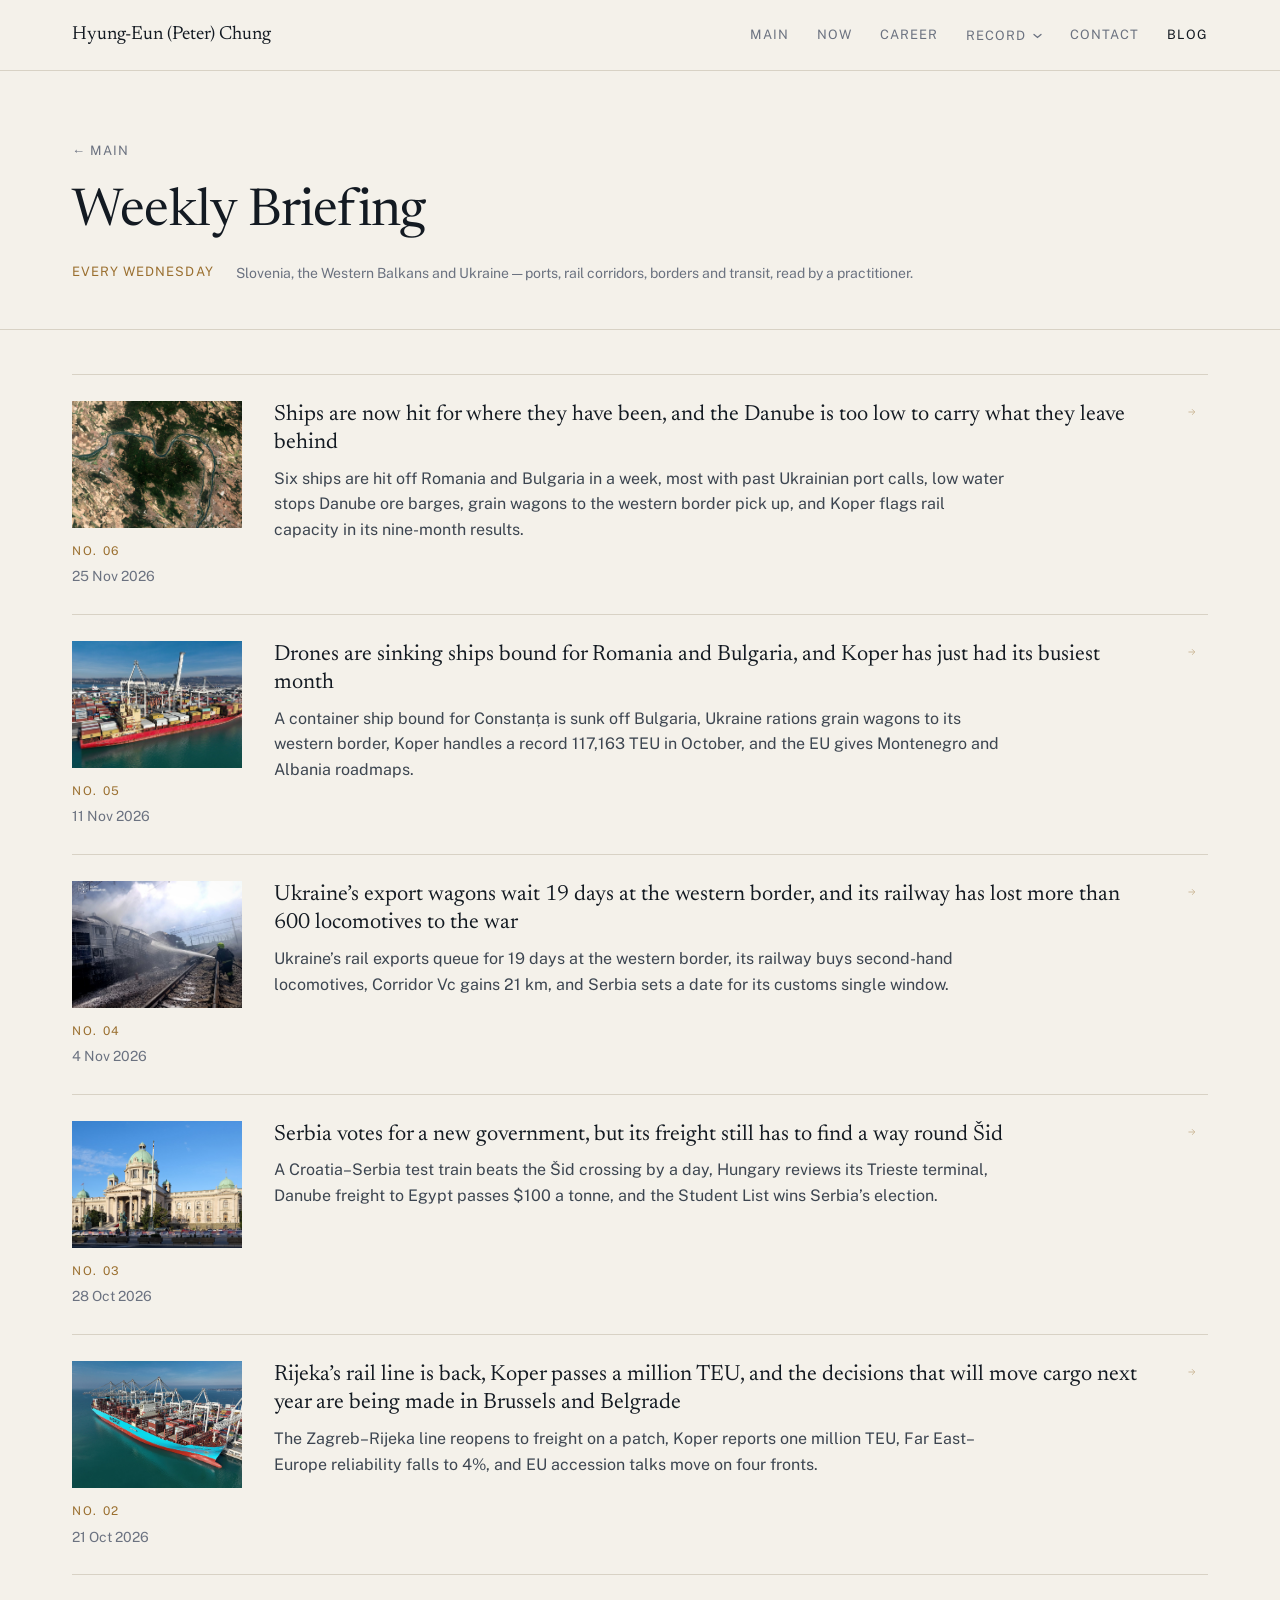
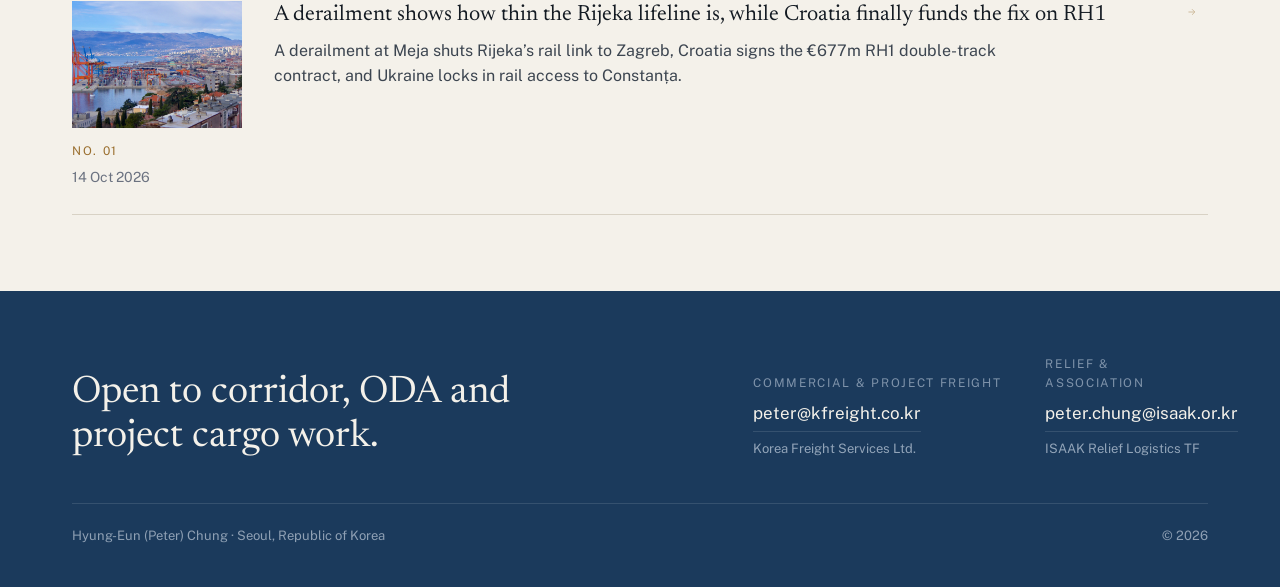
==== commit 4ee56b82: "Add Weekly Briefing No. 06 (25 Nov): Black Sea strikes by trading history, Danube low water, grain w" ====
--- a/blog/index.html
+++ b/blog/index.html
@@ -60,6 +60,14 @@
 
   <section class="posts wrap" aria-label="Issues">
     <!-- Newest issue first. Copy a row to add a new week. -->
+    <a class="row" href="/blog/week06/">
+      <div class="row__date"><img class="row__thumb" src="/images/blog/week06/danube-low-water-sentinel2-2026.jpg" width="1600" height="1247" alt="" loading="lazy"><span class="no">No. 06</span>25 Nov 2026</div>
+      <div class="row__body">
+        <div class="row__title">Ships are now hit for where they have been, and the Danube is too low to carry what they leave behind</div>
+        <p>Six ships are hit off Romania and Bulgaria in a week, most with past Ukrainian port calls, low water stops Danube ore barges, grain wagons to the western border pick up, and Koper flags rail capacity in its nine-month results.</p>
+      </div>
+      <svg class="row__go" width="16" height="16" viewBox="0 0 16 16" fill="none" aria-hidden="true"><path d="M3 8h9M8.5 4l4 4-4 4" stroke="currentColor" stroke-width="1.4" stroke-linecap="round" stroke-linejoin="round"/></svg>
+    </a>
     <a class="row" href="/blog/week05/">
       <div class="row__date"><img class="row__thumb" src="/images/blog/week05/koper-msc-harmony-iii.jpg" width="1600" height="1052" alt="" loading="lazy"><span class="no">No. 05</span>11 Nov 2026</div>
       <div class="row__body">
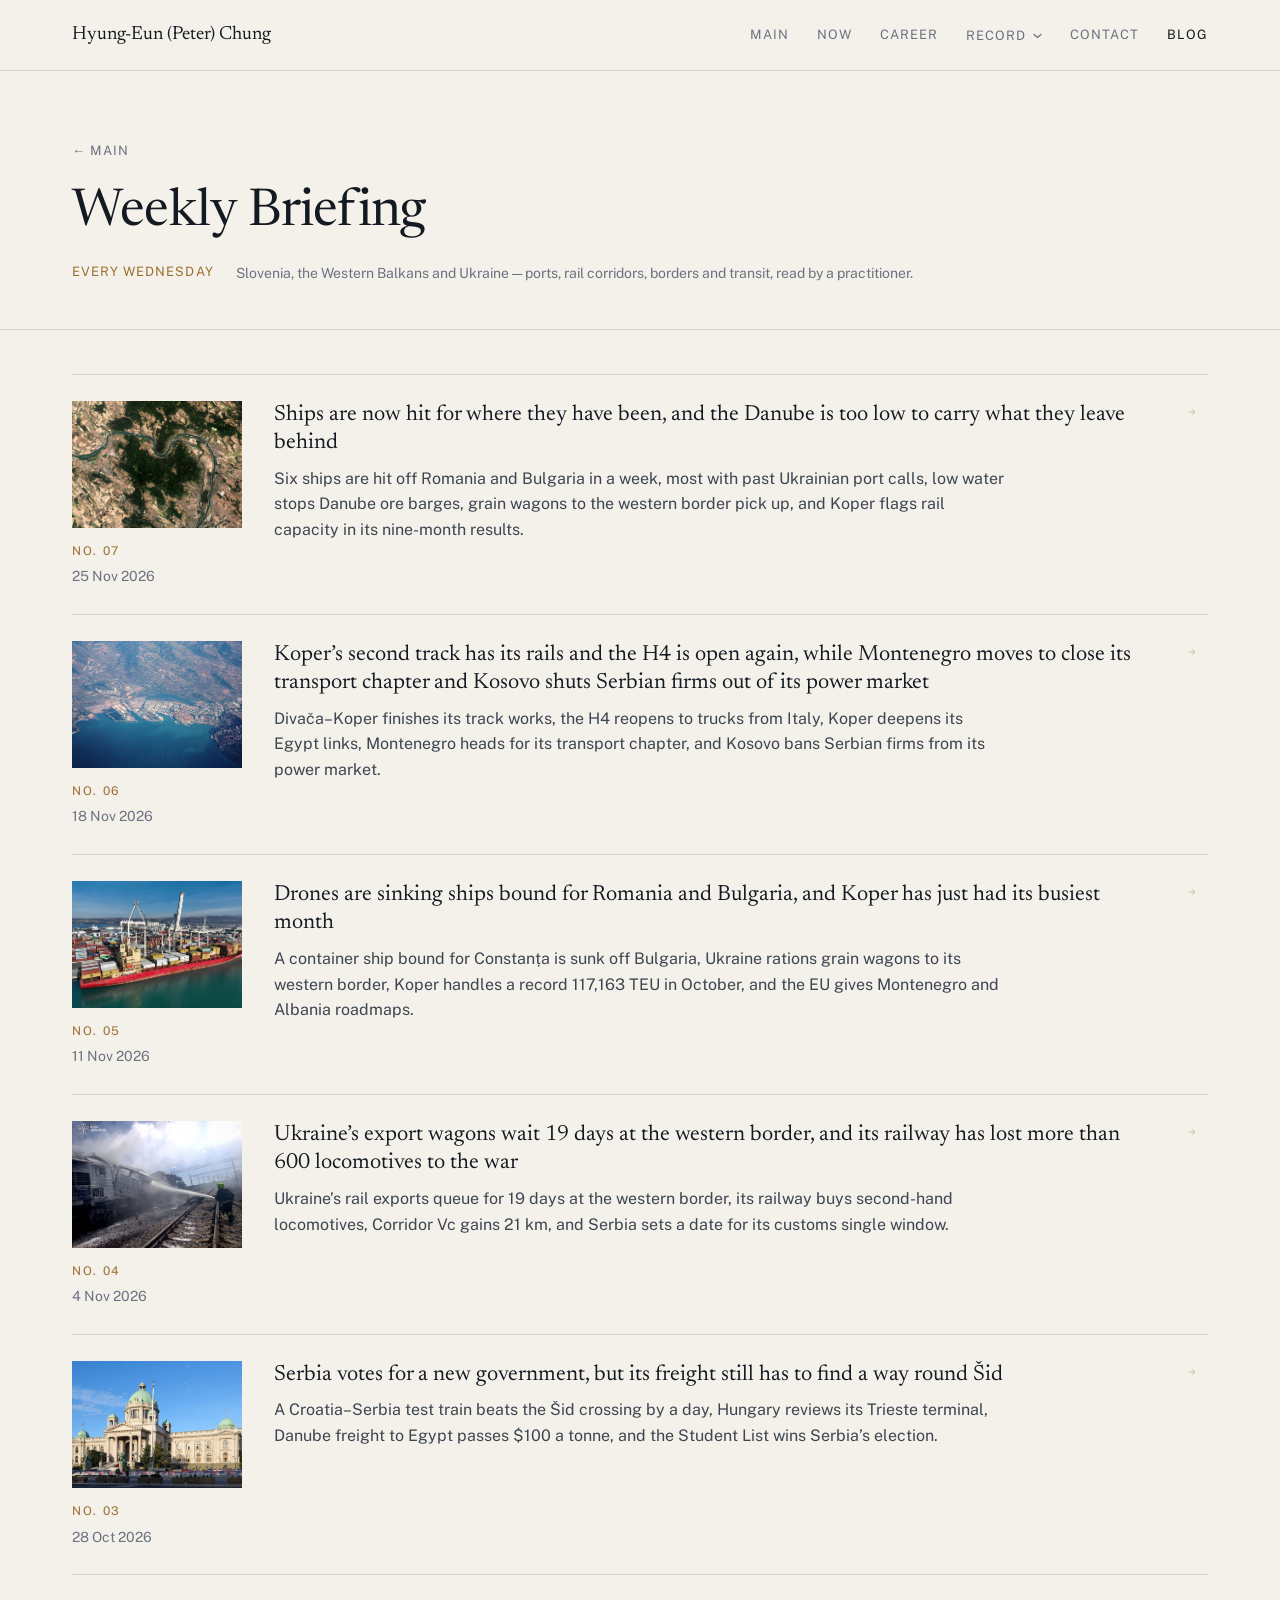
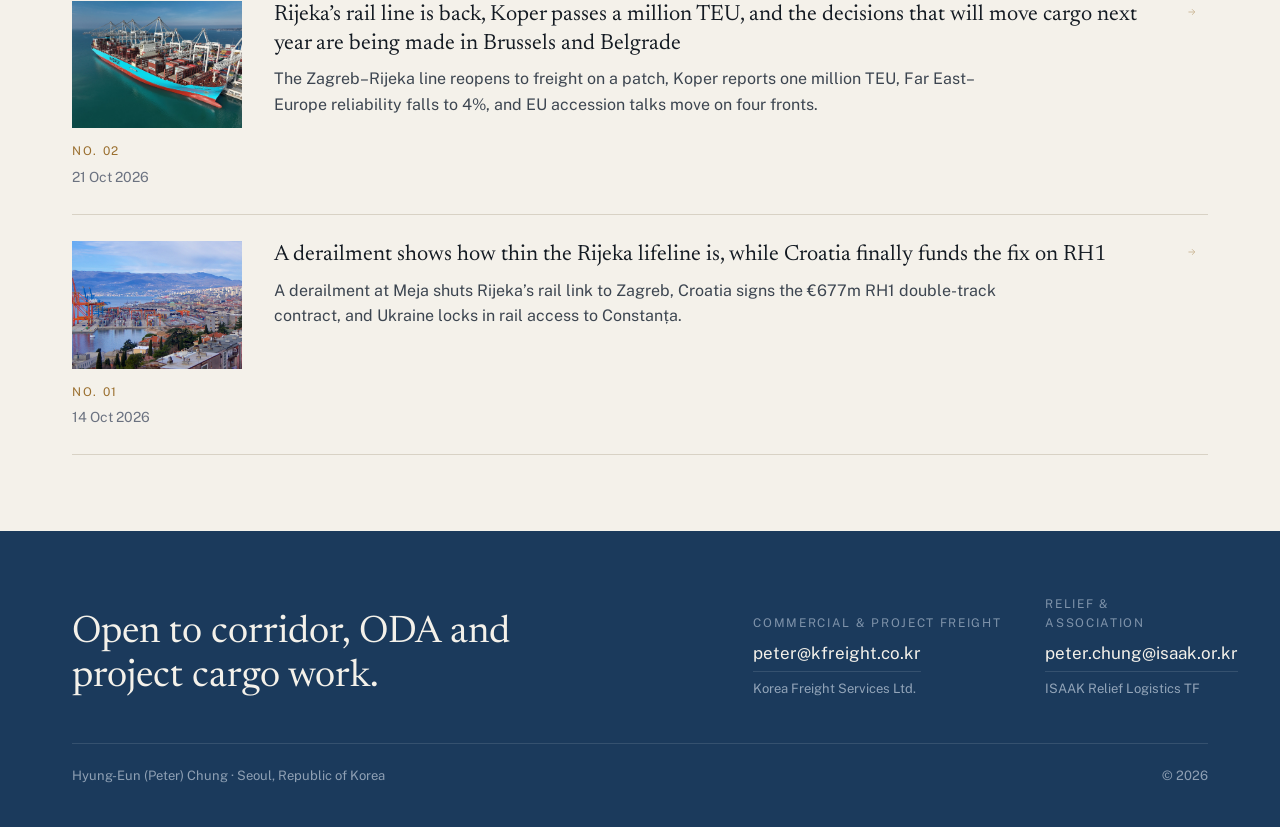
==== commit d73c7797: "Add 18 Nov issue as No. 06, move 25 Nov issue to No. 07 Co-Authored-By: Claude <noreply@anthropic.co" ====
--- a/blog/index.html
+++ b/blog/index.html
@@ -60,11 +60,19 @@
 
   <section class="posts wrap" aria-label="Issues">
     <!-- Newest issue first. Copy a row to add a new week. -->
-    <a class="row" href="/blog/week06/">
-      <div class="row__date"><img class="row__thumb" src="/images/blog/week06/danube-low-water-sentinel2-2026.jpg" width="1600" height="1247" alt="" loading="lazy"><span class="no">No. 06</span>25 Nov 2026</div>
+    <a class="row" href="/blog/week07/">
+      <div class="row__date"><img class="row__thumb" src="/images/blog/week07/danube-low-water-sentinel2-2026.jpg" width="1600" height="1247" alt="" loading="lazy"><span class="no">No. 07</span>25 Nov 2026</div>
       <div class="row__body">
         <div class="row__title">Ships are now hit for where they have been, and the Danube is too low to carry what they leave behind</div>
         <p>Six ships are hit off Romania and Bulgaria in a week, most with past Ukrainian port calls, low water stops Danube ore barges, grain wagons to the western border pick up, and Koper flags rail capacity in its nine-month results.</p>
+      </div>
+      <svg class="row__go" width="16" height="16" viewBox="0 0 16 16" fill="none" aria-hidden="true"><path d="M3 8h9M8.5 4l4 4-4 4" stroke="currentColor" stroke-width="1.4" stroke-linecap="round" stroke-linejoin="round"/></svg>
+    </a>
+    <a class="row" href="/blog/week06/">
+      <div class="row__date"><img class="row__thumb" src="/images/blog/week02/koper-aerial.jpg" width="960" height="640" alt="" loading="lazy"><span class="no">No. 06</span>18 Nov 2026</div>
+      <div class="row__body">
+        <div class="row__title">Koper&rsquo;s second track has its rails and the H4 is open again, while Montenegro moves to close its transport chapter and Kosovo shuts Serbian firms out of its power market</div>
+        <p>Divača&ndash;Koper finishes its track works, the H4 reopens to trucks from Italy, Koper deepens its Egypt links, Montenegro heads for its transport chapter, and Kosovo bans Serbian firms from its power market.</p>
       </div>
       <svg class="row__go" width="16" height="16" viewBox="0 0 16 16" fill="none" aria-hidden="true"><path d="M3 8h9M8.5 4l4 4-4 4" stroke="currentColor" stroke-width="1.4" stroke-linecap="round" stroke-linejoin="round"/></svg>
     </a>
